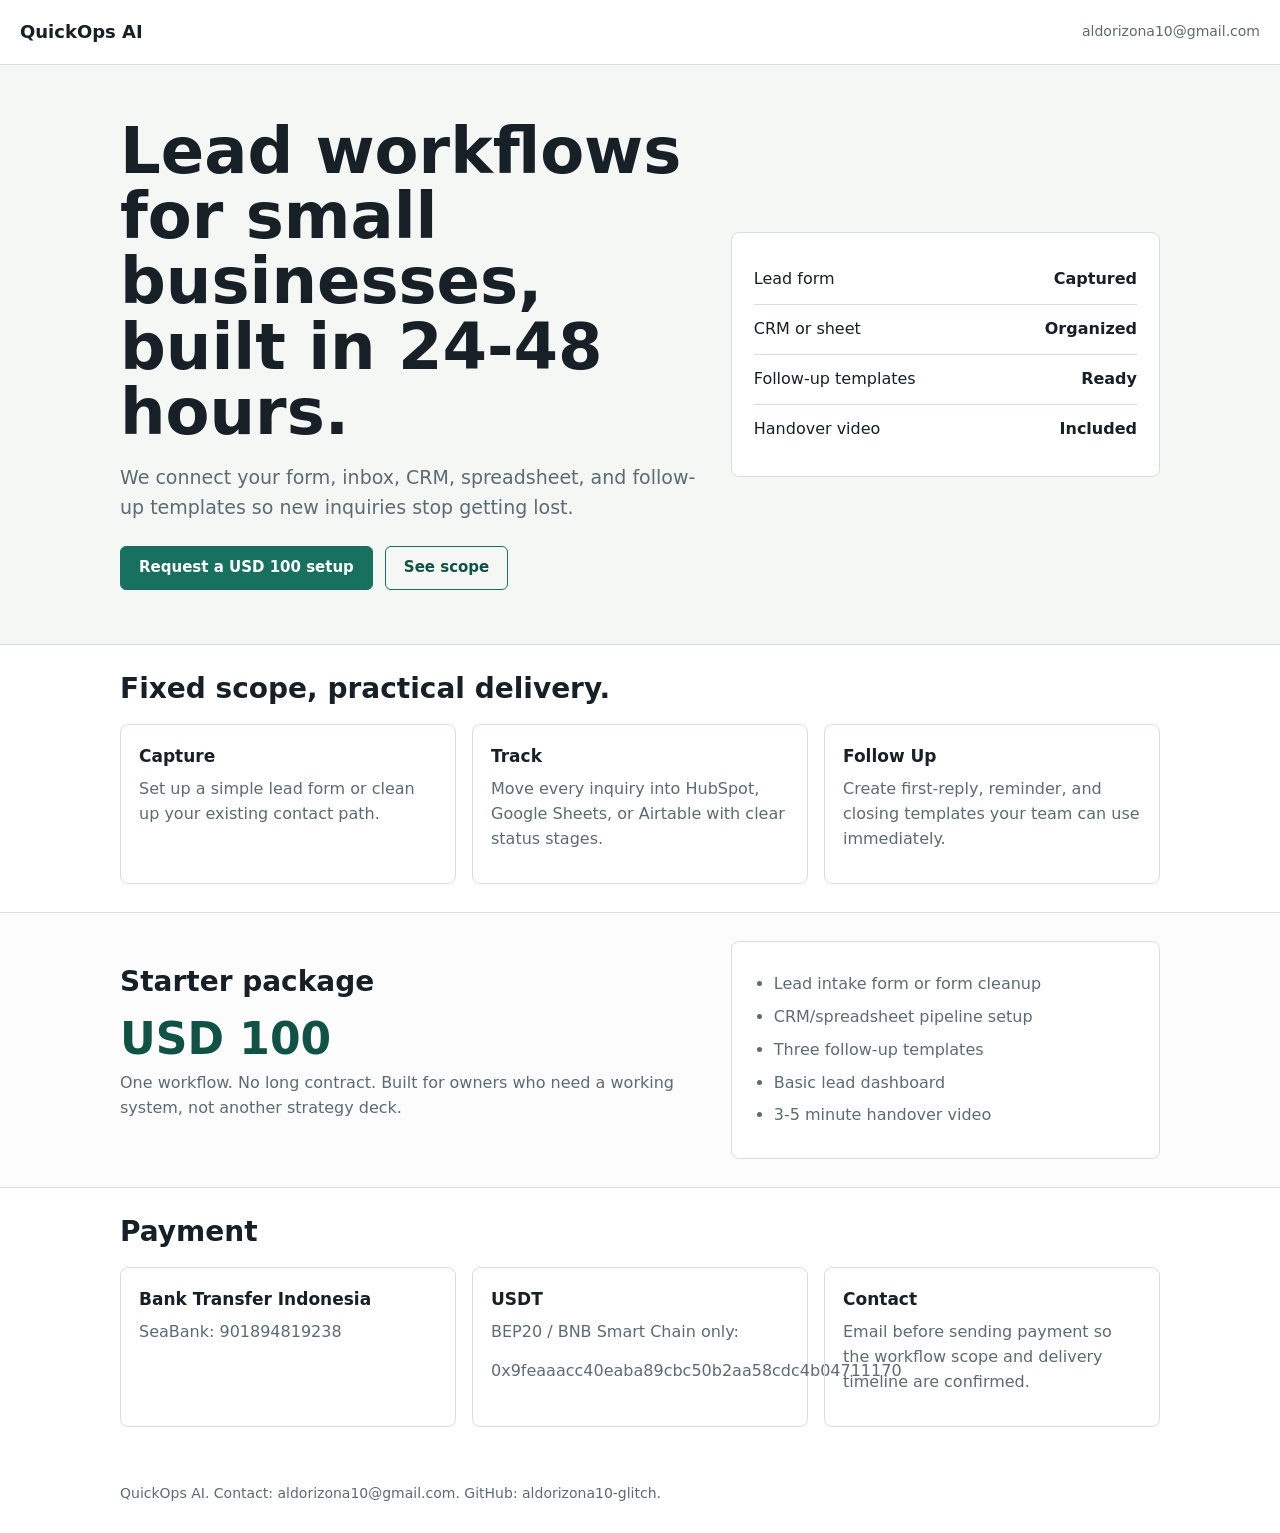
==== index.html @ c83c5c7f "Add root redirect and first outreach batch" ====
<!doctype html>
<html lang="en">
<head>
  <meta charset="utf-8">
  <meta name="viewport" content="width=device-width, initial-scale=1">
  <meta http-equiv="refresh" content="0; url=landing/">
  <title>QuickOps AI</title>
  <link rel="canonical" href="landing/">
  <style>
    body {
      margin: 0;
      min-height: 100vh;
      display: grid;
      place-items: center;
      font-family: Inter, ui-sans-serif, system-ui, -apple-system, BlinkMacSystemFont, "Segoe UI", sans-serif;
      color: #172026;
      background: #f4f7f4;
    }
    a { color: #18715f; font-weight: 700; }
  </style>
</head>
<body>
  <main>
    <p>Redirecting to <a href="landing/">QuickOps AI</a>.</p>
  </main>
</body>
</html>
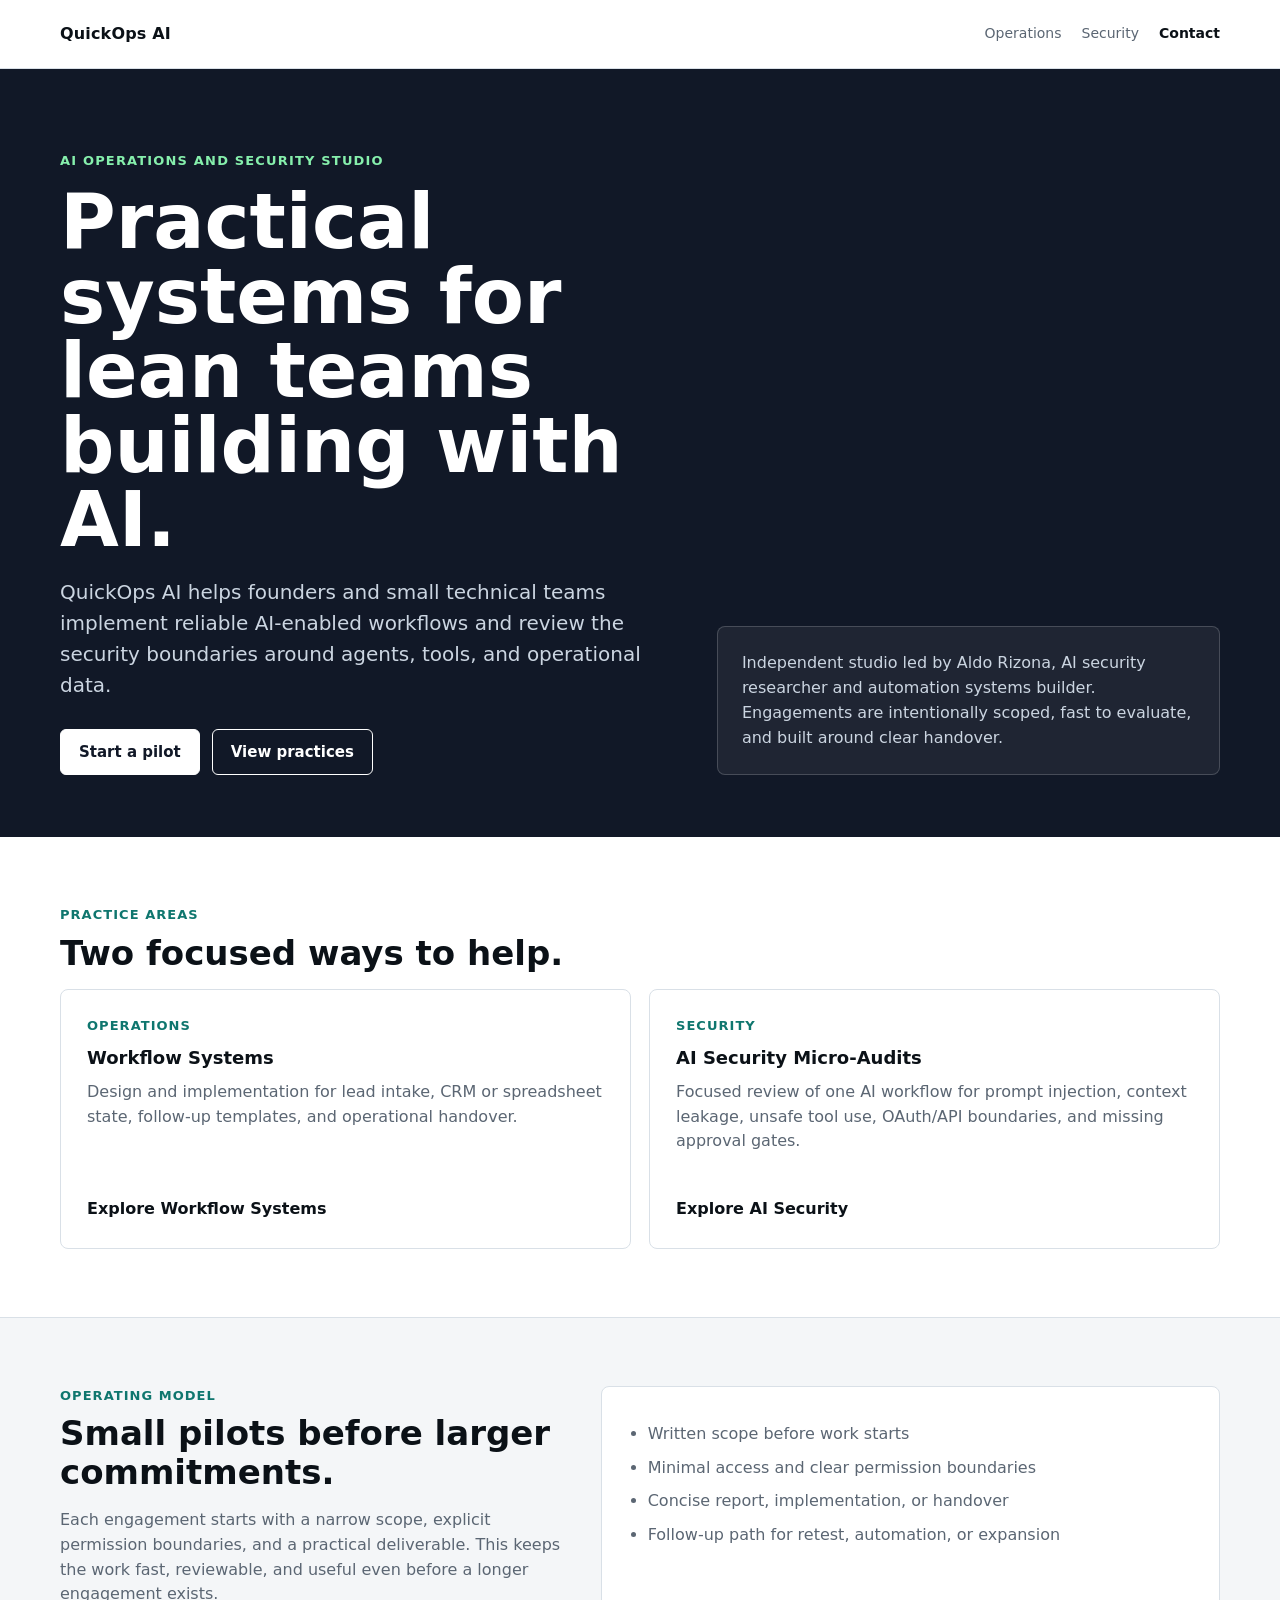
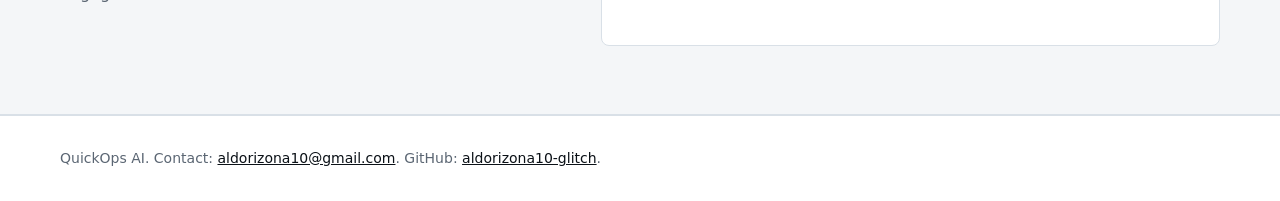
==== commit ec74f86e: "Redesign site as professional AI studio" ====
--- a/index.html
+++ b/index.html
@@ -3,25 +3,214 @@
 <head>
   <meta charset="utf-8">
   <meta name="viewport" content="width=device-width, initial-scale=1">
-  <meta http-equiv="refresh" content="0; url=landing/">
-  <title>QuickOps AI</title>
-  <link rel="canonical" href="landing/">
+  <title>QuickOps AI - AI Operations and Security Studio</title>
+  <meta name="description" content="Independent AI operations and security studio for lean teams shipping practical AI-enabled workflows.">
   <style>
+    :root {
+      --ink: #0b1117;
+      --muted: #5b6673;
+      --line: #d9e0e7;
+      --paper: #ffffff;
+      --soft: #f4f6f8;
+      --deep: #111827;
+      --accent: #0f766e;
+      --accent-2: #1d4ed8;
+    }
+    * { box-sizing: border-box; }
     body {
       margin: 0;
-      min-height: 100vh;
+      font-family: Inter, ui-sans-serif, system-ui, -apple-system, BlinkMacSystemFont, "Segoe UI", sans-serif;
+      color: var(--ink);
+      background: var(--paper);
+      line-height: 1.55;
+    }
+    .wrap { width: min(1160px, calc(100% - 40px)); margin: 0 auto; }
+    nav {
+      position: sticky;
+      top: 0;
+      z-index: 20;
+      background: rgba(255,255,255,.96);
+      border-bottom: 1px solid var(--line);
+      backdrop-filter: blur(10px);
+    }
+    .navrow {
+      min-height: 68px;
+      display: flex;
+      align-items: center;
+      justify-content: space-between;
+      gap: 20px;
+    }
+    .brand { font-weight: 900; letter-spacing: .01em; }
+    .navlinks { display: flex; flex-wrap: wrap; gap: 20px; align-items: center; }
+    .navlinks a { color: var(--muted); text-decoration: none; font-size: 14px; }
+    .navlinks a.primary { color: var(--ink); font-weight: 750; }
+    .hero {
+      background: var(--deep);
+      color: white;
+      padding: 82px 0 62px;
+    }
+    .hero-grid {
       display: grid;
-      place-items: center;
-      font-family: Inter, ui-sans-serif, system-ui, -apple-system, BlinkMacSystemFont, "Segoe UI", sans-serif;
-      color: #172026;
-      background: #f4f7f4;
-    }
-    a { color: #18715f; font-weight: 700; }
+      grid-template-columns: minmax(0, 1.1fr) minmax(320px, .9fr);
+      gap: 42px;
+      align-items: end;
+    }
+    .eyebrow {
+      color: #86efac;
+      font-size: 13px;
+      font-weight: 850;
+      letter-spacing: .09em;
+      text-transform: uppercase;
+      margin-bottom: 14px;
+    }
+    h1 {
+      font-size: clamp(42px, 6vw, 76px);
+      line-height: .98;
+      letter-spacing: 0;
+      margin: 0 0 20px;
+      max-width: 860px;
+    }
+    h2 { font-size: 34px; line-height: 1.15; letter-spacing: 0; margin: 0 0 16px; }
+    h3 { font-size: 18px; margin: 0 0 8px; }
+    p { margin: 0 0 14px; color: var(--muted); }
+    .hero p { color: #cbd5e1; }
+    .lead { font-size: 20px; max-width: 760px; }
+    .actions { display: flex; flex-wrap: wrap; gap: 12px; margin-top: 28px; }
+    .btn {
+      min-height: 46px;
+      display: inline-flex;
+      align-items: center;
+      justify-content: center;
+      padding: 0 18px;
+      border-radius: 6px;
+      border: 1px solid #ffffff;
+      color: var(--deep);
+      background: white;
+      text-decoration: none;
+      font-weight: 800;
+      font-size: 15px;
+    }
+    .btn.secondary { color: white; background: transparent; }
+    .hero-card {
+      border: 1px solid rgba(255,255,255,.18);
+      border-radius: 8px;
+      padding: 24px;
+      background: rgba(255,255,255,.06);
+    }
+    .hero-card p { margin: 0; }
+    section { padding: 68px 0; }
+    .band { background: var(--soft); border-block: 1px solid var(--line); }
+    .grid {
+      display: grid;
+      grid-template-columns: repeat(2, minmax(0, 1fr));
+      gap: 18px;
+    }
+    .card {
+      background: white;
+      border: 1px solid var(--line);
+      border-radius: 8px;
+      padding: 26px;
+      min-height: 260px;
+      display: flex;
+      flex-direction: column;
+      justify-content: space-between;
+    }
+    .card a { color: var(--ink); font-weight: 800; text-decoration: none; }
+    .kicker { color: var(--accent); font-size: 13px; font-weight: 850; text-transform: uppercase; letter-spacing: .08em; margin-bottom: 8px; }
+    .cols {
+      display: grid;
+      grid-template-columns: .9fr 1.1fr;
+      gap: 34px;
+      align-items: start;
+    }
+    ul { margin: 0; padding-left: 20px; color: var(--muted); }
+    li { margin: 9px 0; }
+    footer { padding: 32px 0; border-top: 1px solid var(--line); font-size: 14px; color: var(--muted); }
+    footer a { color: var(--ink); }
+    @media (max-width: 820px) {
+      .hero-grid, .grid, .cols { grid-template-columns: 1fr; }
+      .navrow { flex-direction: column; align-items: flex-start; padding: 14px 0; }
+      .hero { padding-top: 58px; }
+      section { padding: 46px 0; }
+    }
   </style>
 </head>
 <body>
+  <nav>
+    <div class="wrap navrow">
+      <div class="brand">QuickOps AI</div>
+      <div class="navlinks">
+        <a href="/quickops-ai/landing/">Operations</a>
+        <a href="/quickops-ai/security-audit/">Security</a>
+        <a class="primary" href="mailto:aldorizona10@gmail.com">Contact</a>
+      </div>
+    </div>
+  </nav>
+
   <main>
-    <p>Redirecting to <a href="landing/">QuickOps AI</a>.</p>
+    <section class="hero">
+      <div class="wrap hero-grid">
+        <div>
+          <div class="eyebrow">AI operations and security studio</div>
+          <h1>Practical systems for lean teams building with AI.</h1>
+          <p class="lead">QuickOps AI helps founders and small technical teams implement reliable AI-enabled workflows and review the security boundaries around agents, tools, and operational data.</p>
+          <div class="actions">
+            <a class="btn" href="mailto:aldorizona10@gmail.com?subject=QuickOps%20AI%20engagement">Start a pilot</a>
+            <a class="btn secondary" href="#practices">View practices</a>
+          </div>
+        </div>
+        <div class="hero-card">
+          <p>Independent studio led by Aldo Rizona, AI security researcher and automation systems builder. Engagements are intentionally scoped, fast to evaluate, and built around clear handover.</p>
+        </div>
+      </div>
+    </section>
+
+    <section id="practices">
+      <div class="wrap">
+        <div class="kicker">Practice areas</div>
+        <h2>Two focused ways to help.</h2>
+        <div class="grid">
+          <div class="card">
+            <div>
+              <div class="kicker">Operations</div>
+              <h3>Workflow Systems</h3>
+              <p>Design and implementation for lead intake, CRM or spreadsheet state, follow-up templates, and operational handover.</p>
+            </div>
+            <a href="/quickops-ai/landing/">Explore Workflow Systems</a>
+          </div>
+          <div class="card">
+            <div>
+              <div class="kicker">Security</div>
+              <h3>AI Security Micro-Audits</h3>
+              <p>Focused review of one AI workflow for prompt injection, context leakage, unsafe tool use, OAuth/API boundaries, and missing approval gates.</p>
+            </div>
+            <a href="/quickops-ai/security-audit/">Explore AI Security</a>
+          </div>
+        </div>
+      </div>
+    </section>
+
+    <section class="band">
+      <div class="wrap cols">
+        <div>
+          <div class="kicker">Operating model</div>
+          <h2>Small pilots before larger commitments.</h2>
+          <p>Each engagement starts with a narrow scope, explicit permission boundaries, and a practical deliverable. This keeps the work fast, reviewable, and useful even before a longer engagement exists.</p>
+        </div>
+        <div class="card">
+          <ul>
+            <li>Written scope before work starts</li>
+            <li>Minimal access and clear permission boundaries</li>
+            <li>Concise report, implementation, or handover</li>
+            <li>Follow-up path for retest, automation, or expansion</li>
+          </ul>
+        </div>
+      </div>
+    </section>
   </main>
+
+  <footer>
+    <div class="wrap">QuickOps AI. Contact: <a href="mailto:aldorizona10@gmail.com">aldorizona10@gmail.com</a>. GitHub: <a href="https://github.com/aldorizona10-glitch">aldorizona10-glitch</a>.</div>
+  </footer>
 </body>
 </html>
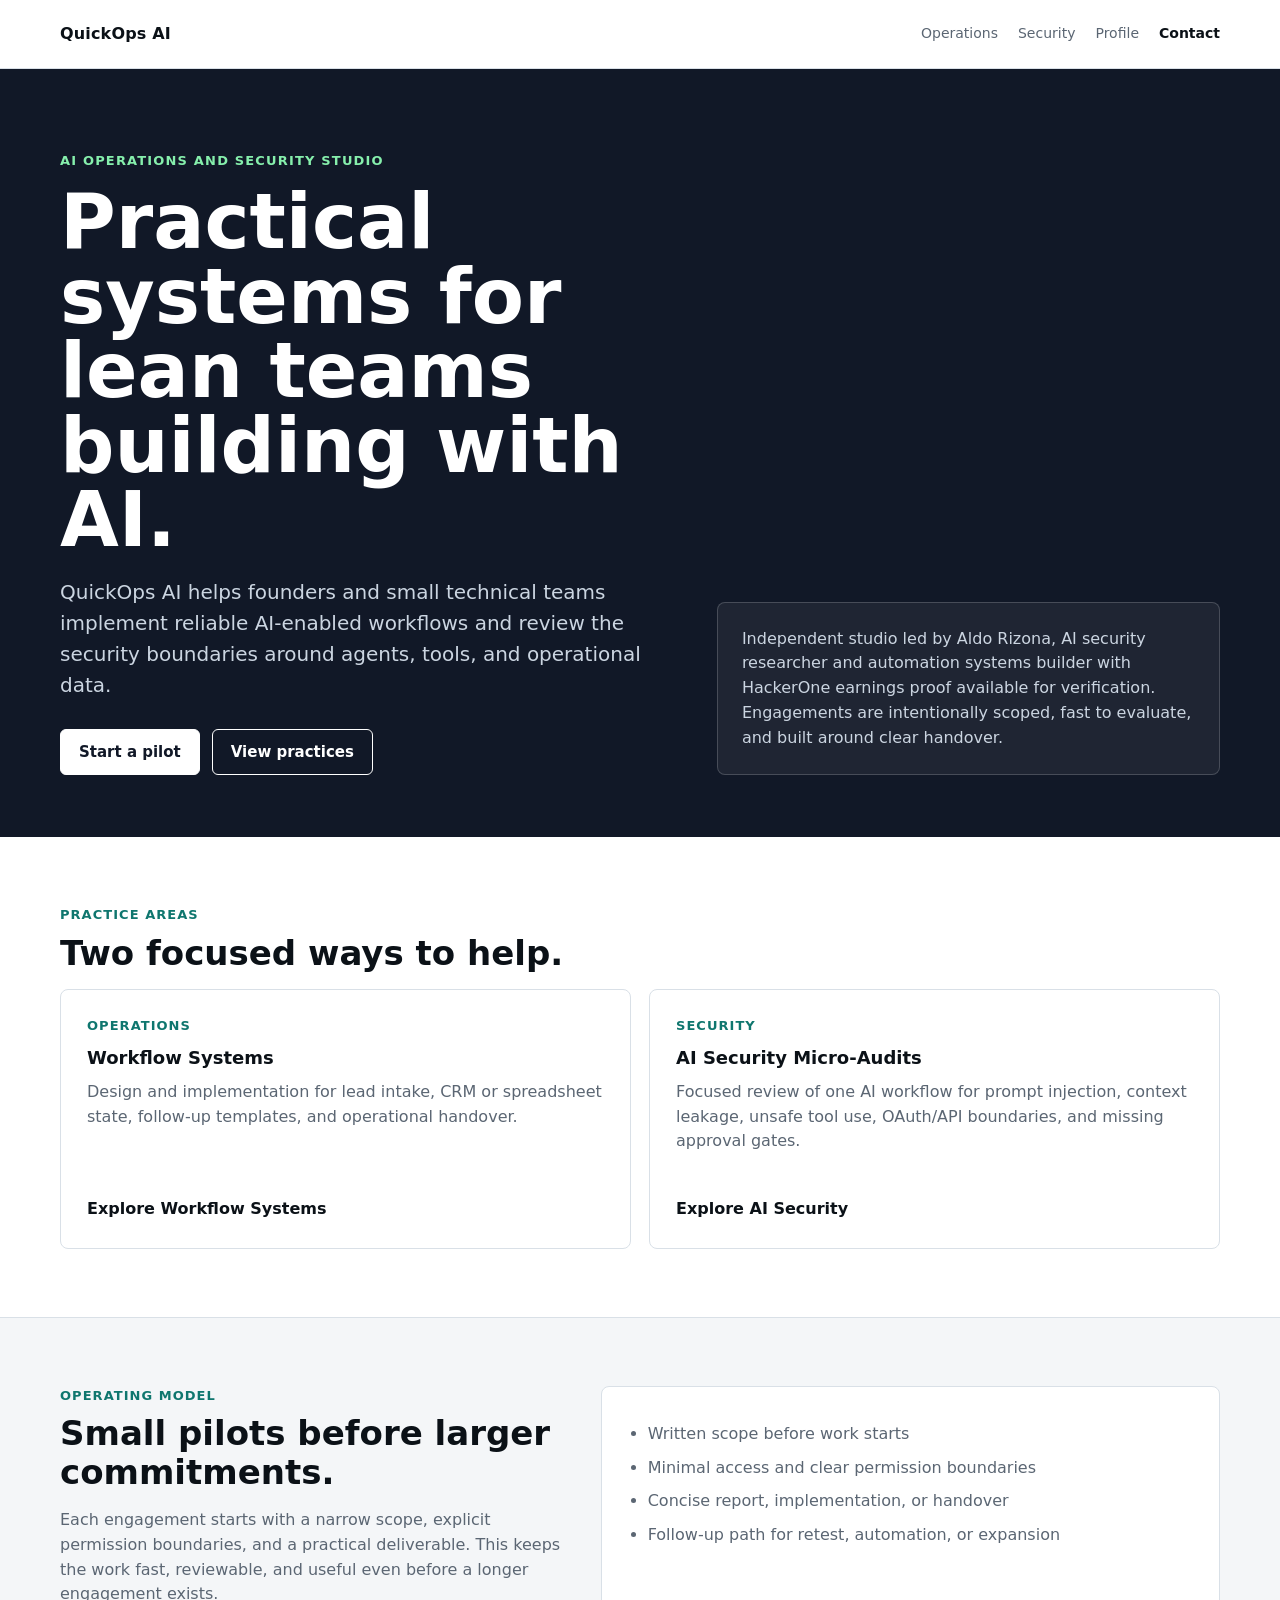
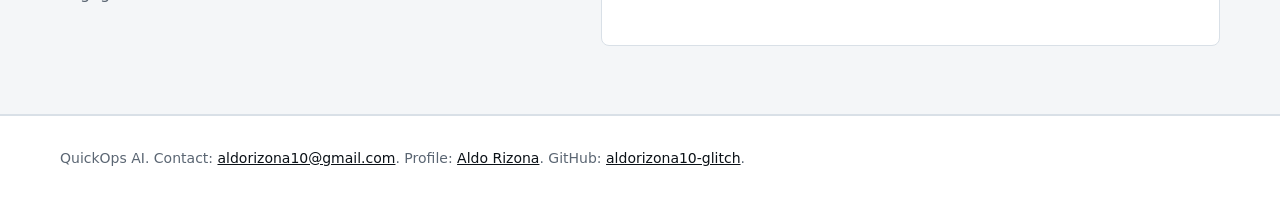
==== commit 87c0e79f: "Add agency profile and automation runner" ====
--- a/index.html
+++ b/index.html
@@ -142,6 +142,7 @@
       <div class="navlinks">
         <a href="/quickops-ai/landing/">Operations</a>
         <a href="/quickops-ai/security-audit/">Security</a>
+        <a href="/quickops-ai/profile/">Profile</a>
         <a class="primary" href="mailto:aldorizona10@gmail.com">Contact</a>
       </div>
     </div>
@@ -160,7 +161,7 @@
           </div>
         </div>
         <div class="hero-card">
-          <p>Independent studio led by Aldo Rizona, AI security researcher and automation systems builder. Engagements are intentionally scoped, fast to evaluate, and built around clear handover.</p>
+          <p>Independent studio led by Aldo Rizona, AI security researcher and automation systems builder with HackerOne earnings proof available for verification. Engagements are intentionally scoped, fast to evaluate, and built around clear handover.</p>
         </div>
       </div>
     </section>
@@ -210,7 +211,7 @@
   </main>
 
   <footer>
-    <div class="wrap">QuickOps AI. Contact: <a href="mailto:aldorizona10@gmail.com">aldorizona10@gmail.com</a>. GitHub: <a href="https://github.com/aldorizona10-glitch">aldorizona10-glitch</a>.</div>
+    <div class="wrap">QuickOps AI. Contact: <a href="mailto:aldorizona10@gmail.com">aldorizona10@gmail.com</a>. Profile: <a href="/quickops-ai/profile/">Aldo Rizona</a>. GitHub: <a href="https://github.com/aldorizona10-glitch">aldorizona10-glitch</a>.</div>
   </footer>
 </body>
 </html>
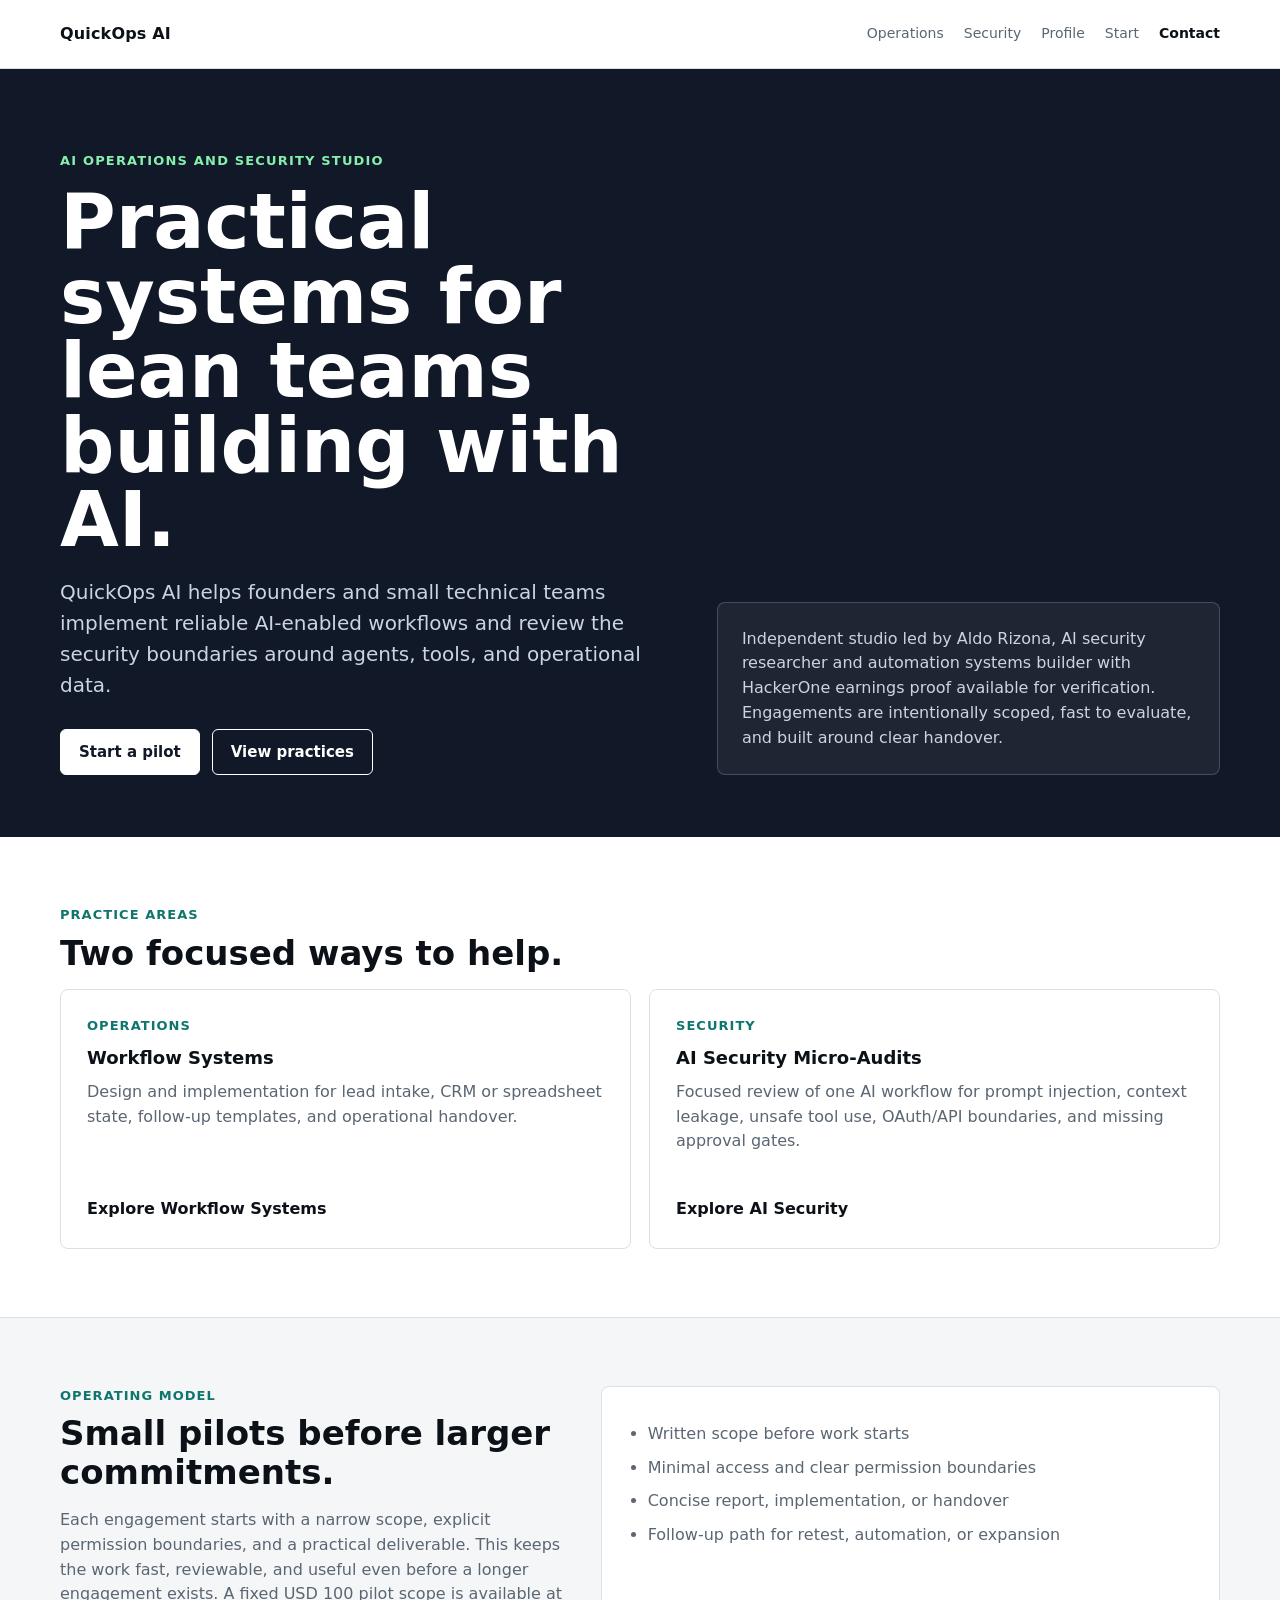
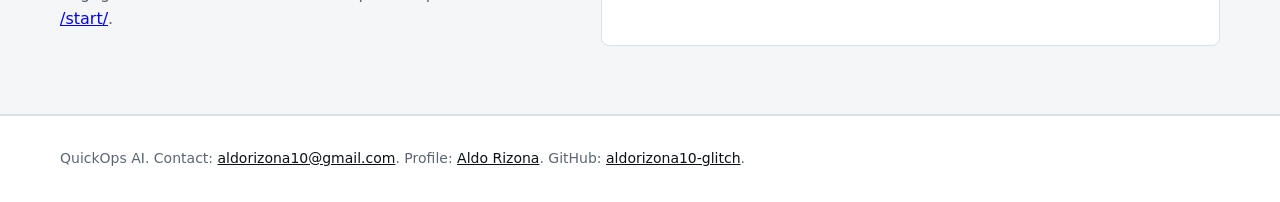
==== commit db4ad955: "Add USD 100 pilot start page" ====
--- a/index.html
+++ b/index.html
@@ -143,6 +143,7 @@
         <a href="/quickops-ai/landing/">Operations</a>
         <a href="/quickops-ai/security-audit/">Security</a>
         <a href="/quickops-ai/profile/">Profile</a>
+        <a href="/quickops-ai/start/">Start</a>
         <a class="primary" href="mailto:aldorizona10@gmail.com">Contact</a>
       </div>
     </div>
@@ -196,7 +197,7 @@
         <div>
           <div class="kicker">Operating model</div>
           <h2>Small pilots before larger commitments.</h2>
-          <p>Each engagement starts with a narrow scope, explicit permission boundaries, and a practical deliverable. This keeps the work fast, reviewable, and useful even before a longer engagement exists.</p>
+          <p>Each engagement starts with a narrow scope, explicit permission boundaries, and a practical deliverable. This keeps the work fast, reviewable, and useful even before a longer engagement exists. A fixed USD 100 pilot scope is available at <a href="/quickops-ai/start/">/start/</a>.</p>
         </div>
         <div class="card">
           <ul>
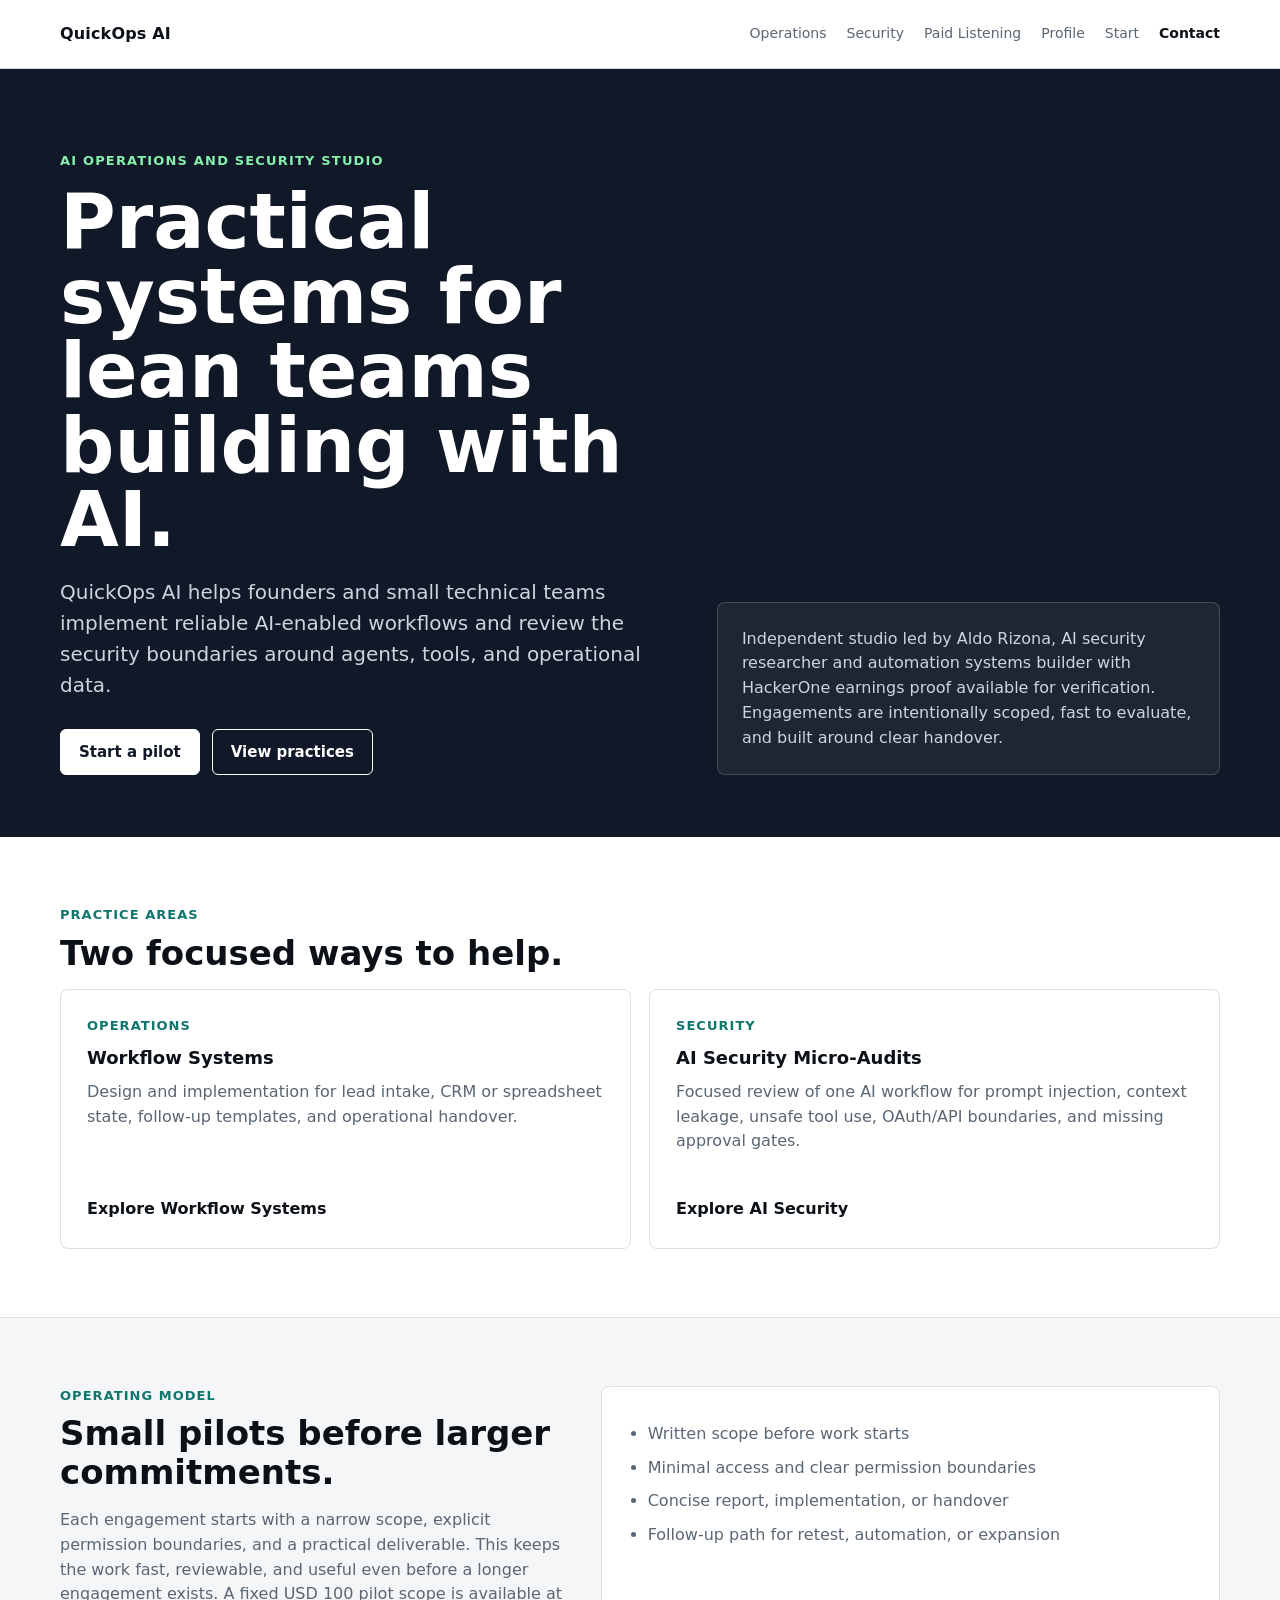
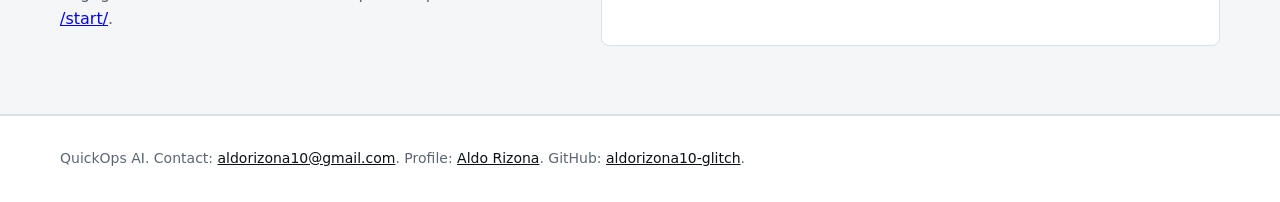
==== commit 04d7f3c3: "Add paid conversation platform path" ====
--- a/index.html
+++ b/index.html
@@ -142,8 +142,9 @@
       <div class="navlinks">
         <a href="/quickops-ai/landing/">Operations</a>
         <a href="/quickops-ai/security-audit/">Security</a>
+        <a href="/quickops-ai/paid-listening/">Paid Listening</a>
         <a href="/quickops-ai/profile/">Profile</a>
-        <a href="/quickops-ai/start/">Start</a>
+        <a href="/quickops-ai/start/index.html">Start</a>
         <a class="primary" href="mailto:aldorizona10@gmail.com">Contact</a>
       </div>
     </div>
@@ -197,7 +198,7 @@
         <div>
           <div class="kicker">Operating model</div>
           <h2>Small pilots before larger commitments.</h2>
-          <p>Each engagement starts with a narrow scope, explicit permission boundaries, and a practical deliverable. This keeps the work fast, reviewable, and useful even before a longer engagement exists. A fixed USD 100 pilot scope is available at <a href="/quickops-ai/start/">/start/</a>.</p>
+          <p>Each engagement starts with a narrow scope, explicit permission boundaries, and a practical deliverable. This keeps the work fast, reviewable, and useful even before a longer engagement exists. A fixed USD 100 pilot scope is available at <a href="/quickops-ai/start/index.html">/start/</a>.</p>
         </div>
         <div class="card">
           <ul>
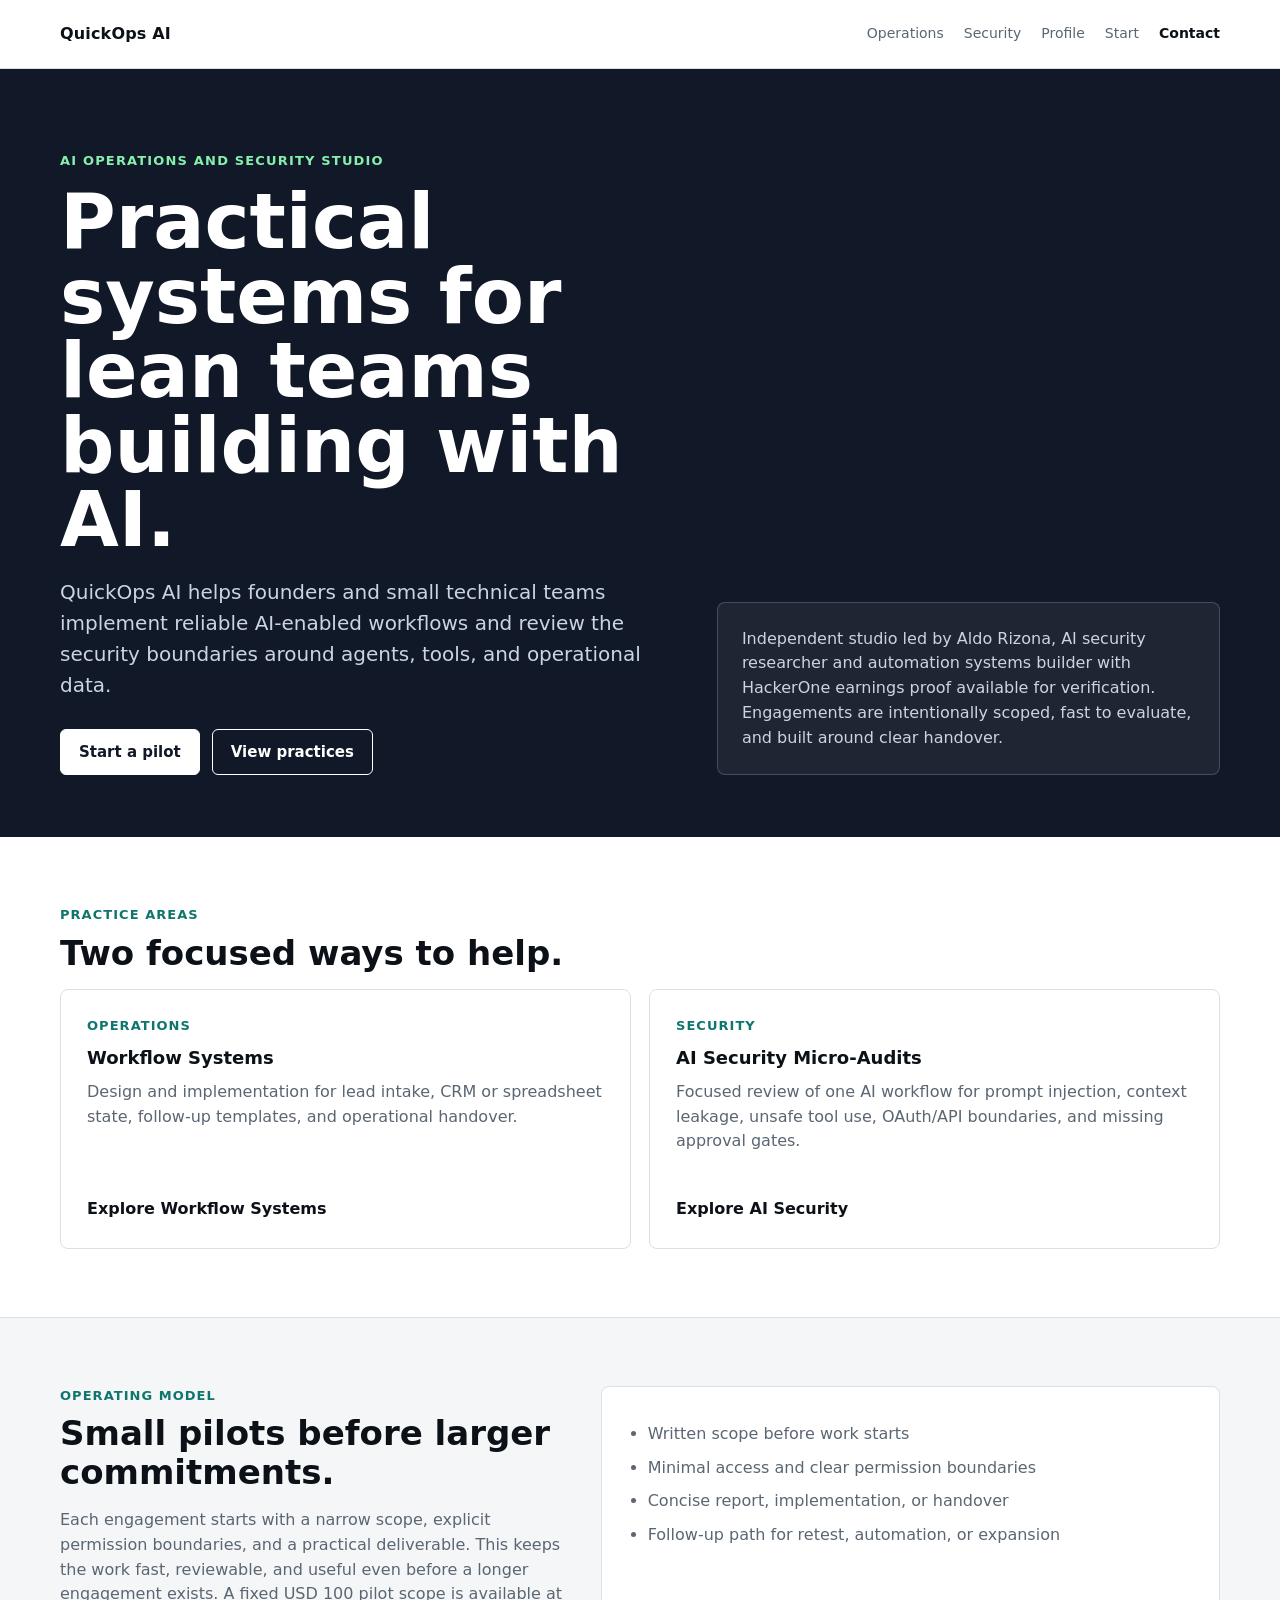
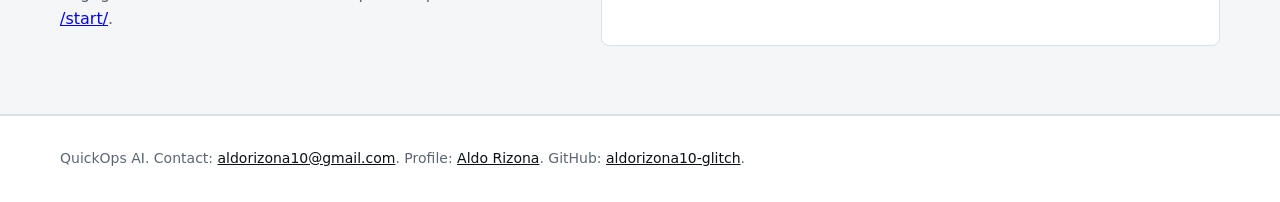
==== commit b05a48fa: "Remove paid listening portfolio page" ====
--- a/index.html
+++ b/index.html
@@ -142,7 +142,6 @@
       <div class="navlinks">
         <a href="/quickops-ai/landing/">Operations</a>
         <a href="/quickops-ai/security-audit/">Security</a>
-        <a href="/quickops-ai/paid-listening/">Paid Listening</a>
         <a href="/quickops-ai/profile/">Profile</a>
         <a href="/quickops-ai/start/index.html">Start</a>
         <a class="primary" href="mailto:aldorizona10@gmail.com">Contact</a>
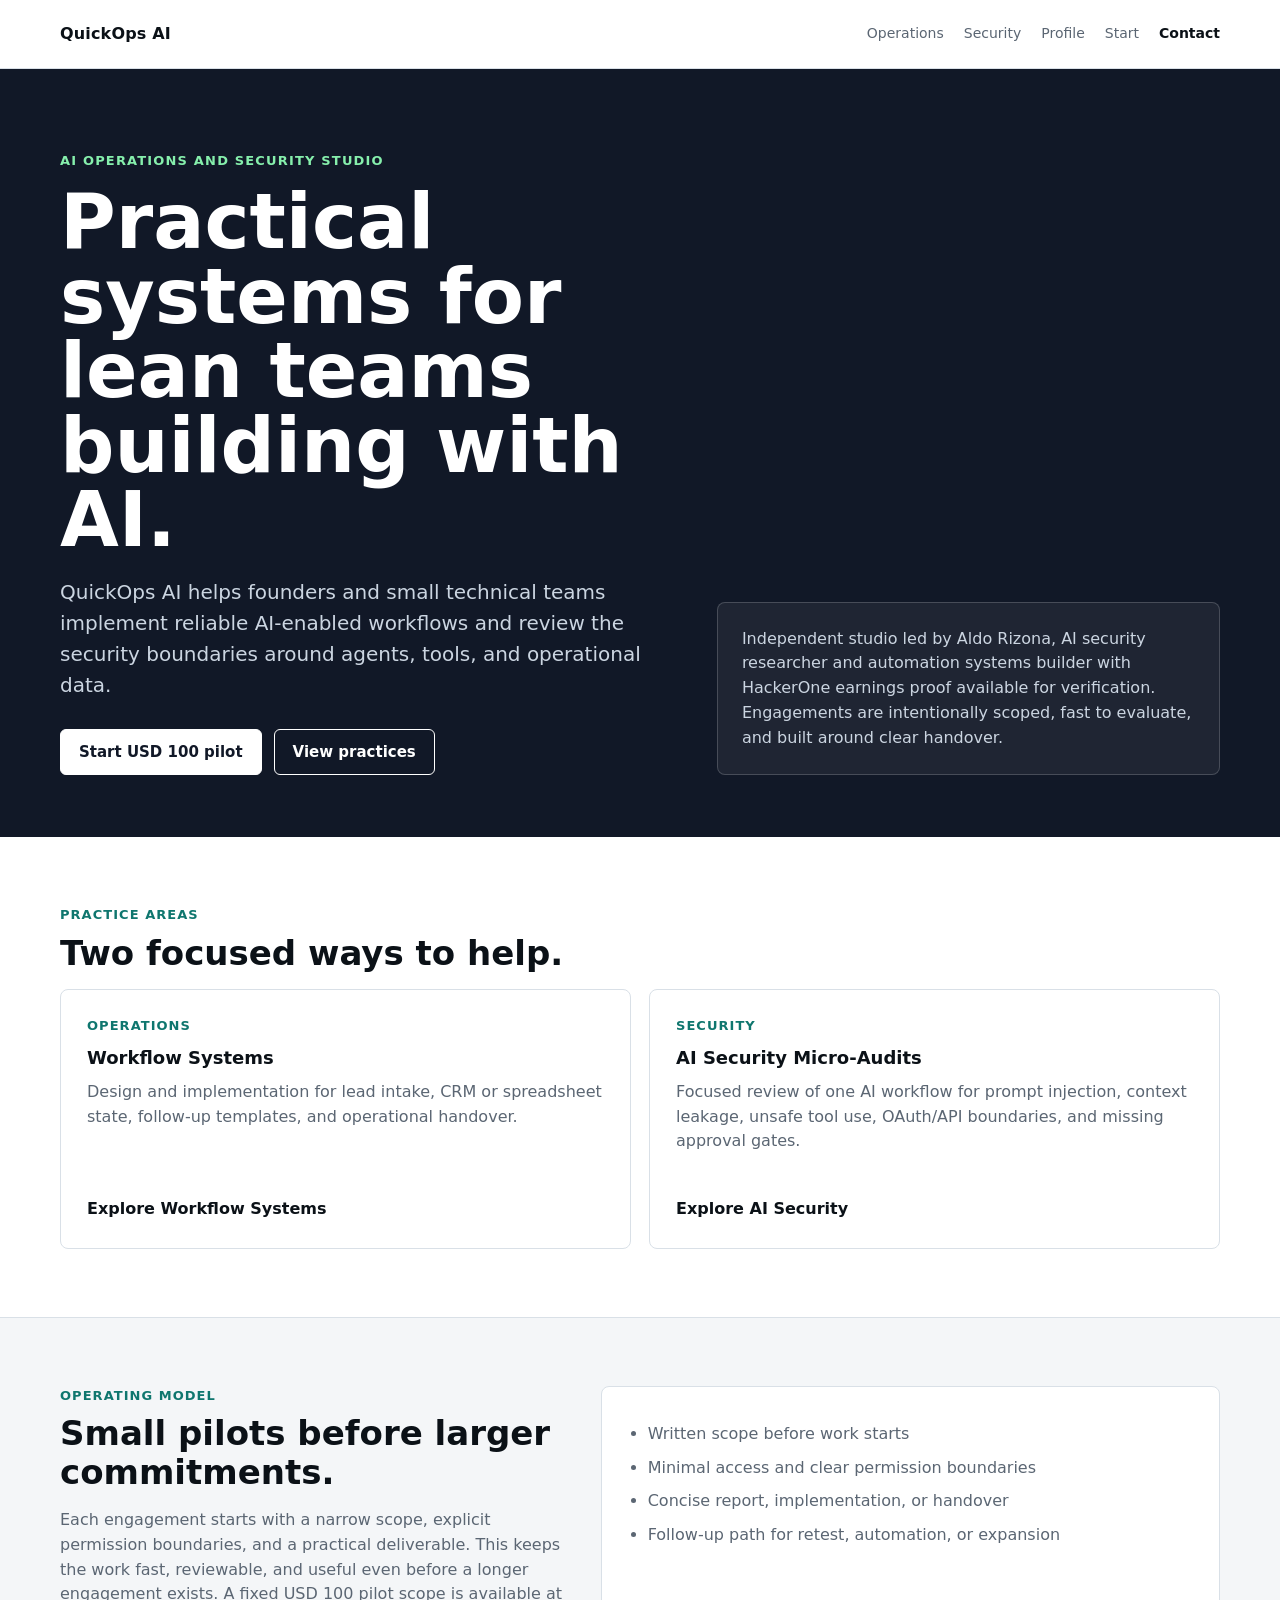
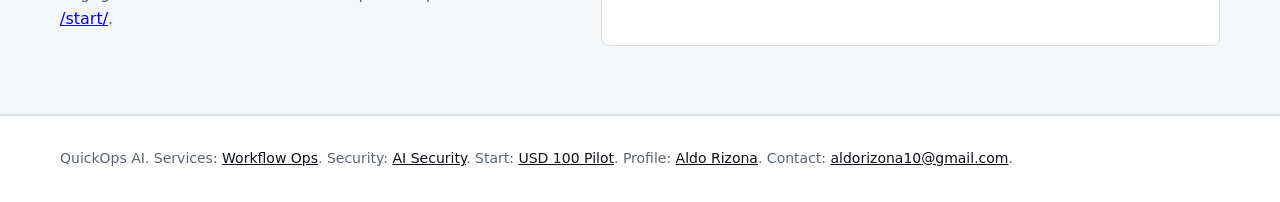
==== commit 3f69c5ea: "Tighten professional outreach funnel" ====
--- a/index.html
+++ b/index.html
@@ -157,7 +157,7 @@
           <h1>Practical systems for lean teams building with AI.</h1>
           <p class="lead">QuickOps AI helps founders and small technical teams implement reliable AI-enabled workflows and review the security boundaries around agents, tools, and operational data.</p>
           <div class="actions">
-            <a class="btn" href="mailto:aldorizona10@gmail.com?subject=QuickOps%20AI%20engagement">Start a pilot</a>
+            <a class="btn" href="/quickops-ai/start/index.html">Start USD 100 pilot</a>
             <a class="btn secondary" href="#practices">View practices</a>
           </div>
         </div>
@@ -178,7 +178,7 @@
               <h3>Workflow Systems</h3>
               <p>Design and implementation for lead intake, CRM or spreadsheet state, follow-up templates, and operational handover.</p>
             </div>
-            <a href="/quickops-ai/landing/">Explore Workflow Systems</a>
+            <a href="/quickops-ai/landing/#services">Explore Workflow Systems</a>
           </div>
           <div class="card">
             <div>
@@ -212,7 +212,7 @@
   </main>
 
   <footer>
-    <div class="wrap">QuickOps AI. Contact: <a href="mailto:aldorizona10@gmail.com">aldorizona10@gmail.com</a>. Profile: <a href="/quickops-ai/profile/">Aldo Rizona</a>. GitHub: <a href="https://github.com/aldorizona10-glitch">aldorizona10-glitch</a>.</div>
+    <div class="wrap">QuickOps AI. Services: <a href="/quickops-ai/landing/#services">Workflow Ops</a>. Security: <a href="/quickops-ai/security-audit/">AI Security</a>. Start: <a href="/quickops-ai/start/index.html">USD 100 Pilot</a>. Profile: <a href="/quickops-ai/profile/">Aldo Rizona</a>. Contact: <a href="mailto:aldorizona10@gmail.com">aldorizona10@gmail.com</a>.</div>
   </footer>
 </body>
 </html>
